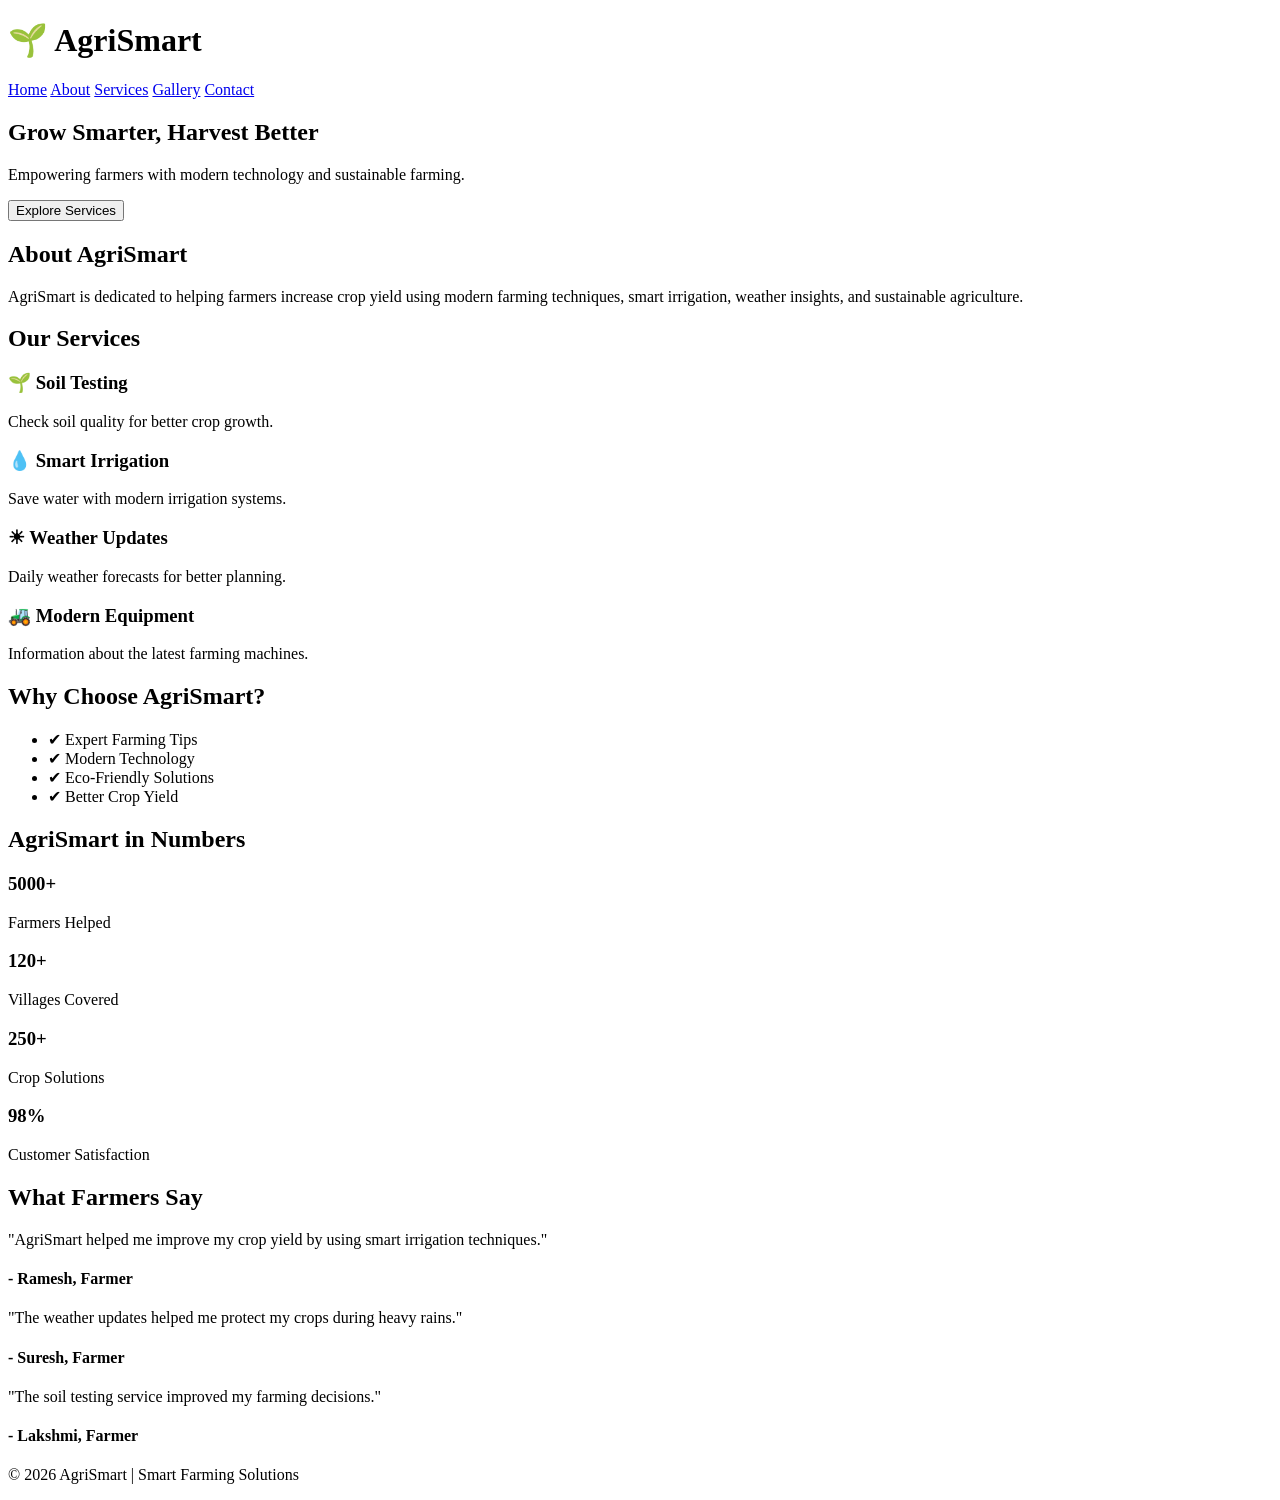
==== index.html @ 6f7a7261 "Add files via upload" ====
<!DOCTYPE html>
<html lang="en">
<head>
    <meta charset="UTF-8">
    <meta name="viewport" content="width=device-width, initial-scale=1.0">
    <title>AgriSmart - Smart Farming Solutions</title>

    <link rel="stylesheet" href="css/style.css">
</head>

<body>

<header>

<h1>🌱 AgriSmart</h1>

<nav>
<a href="index.html">Home</a>
<a href="about.html">About</a>
<a href="services.html">Services</a>
<a href="gallery.html">Gallery</a>
<a href="contact.html">Contact</a>
</nav>

</header>

<section class="hero">

<h2>Grow Smarter, Harvest Better</h2>

<p>
Empowering farmers with modern technology and sustainable farming.
</p>

<button>Explore Services</button>

</section>
<section class="about">

<h2>About AgriSmart</h2>

<p>
AgriSmart is dedicated to helping farmers increase crop yield using modern farming techniques, smart irrigation, weather insights, and sustainable agriculture.
</p>

</section>

<section class="services">

<h2>Our Services</h2>

<div class="card-container">

<div class="card">
<h3>🌱 Soil Testing</h3>
<p>Check soil quality for better crop growth.</p>
</div>

<div class="card">
<h3>💧 Smart Irrigation</h3>
<p>Save water with modern irrigation systems.</p>
</div>

<div class="card">
<h3>☀ Weather Updates</h3>
<p>Daily weather forecasts for better planning.</p>
</div>

<div class="card">
<h3>🚜 Modern Equipment</h3>
<p>Information about the latest farming machines.</p>
</div>

</div>

</section>

<section class="why">

<h2>Why Choose AgriSmart?</h2>

<ul>
<li>✔ Expert Farming Tips</li>
<li>✔ Modern Technology</li>
<li>✔ Eco-Friendly Solutions</li>
<li>✔ Better Crop Yield</li>
</ul>

</section>
</section>

<!-- Paste the Statistics Section HERE -->

<section class="stats">

<h2>AgriSmart in Numbers</h2>

<div class="stats-container">

<div class="stat-box">
<h3>5000+</h3>
<p>Farmers Helped</p>
</div>

<div class="stat-box">
<h3>120+</h3>
<p>Villages Covered</p>
</div>

<div class="stat-box">
<h3>250+</h3>
<p>Crop Solutions</p>
</div>

<div class="stat-box">
<h3>98%</h3>
<p>Customer Satisfaction</p>
</div>

</div>

</section>
<section class="testimonials">

<h2>What Farmers Say</h2>

<div class="testimonial-container">

<div class="testimonial">
<p>"AgriSmart helped me improve my crop yield by using smart irrigation techniques."</p>
<h4>- Ramesh, Farmer</h4>
</div>

<div class="testimonial">
<p>"The weather updates helped me protect my crops during heavy rains."</p>
<h4>- Suresh, Farmer</h4>
</div>

<div class="testimonial">
<p>"The soil testing service improved my farming decisions."</p>
<h4>- Lakshmi, Farmer</h4>
</div>

</div>

</section>
<footer>

<footer>

<p>
© 2026 AgriSmart | Smart Farming Solutions
</p>


</footer>

<script src="js/script.js"></script>

</body>
</html>
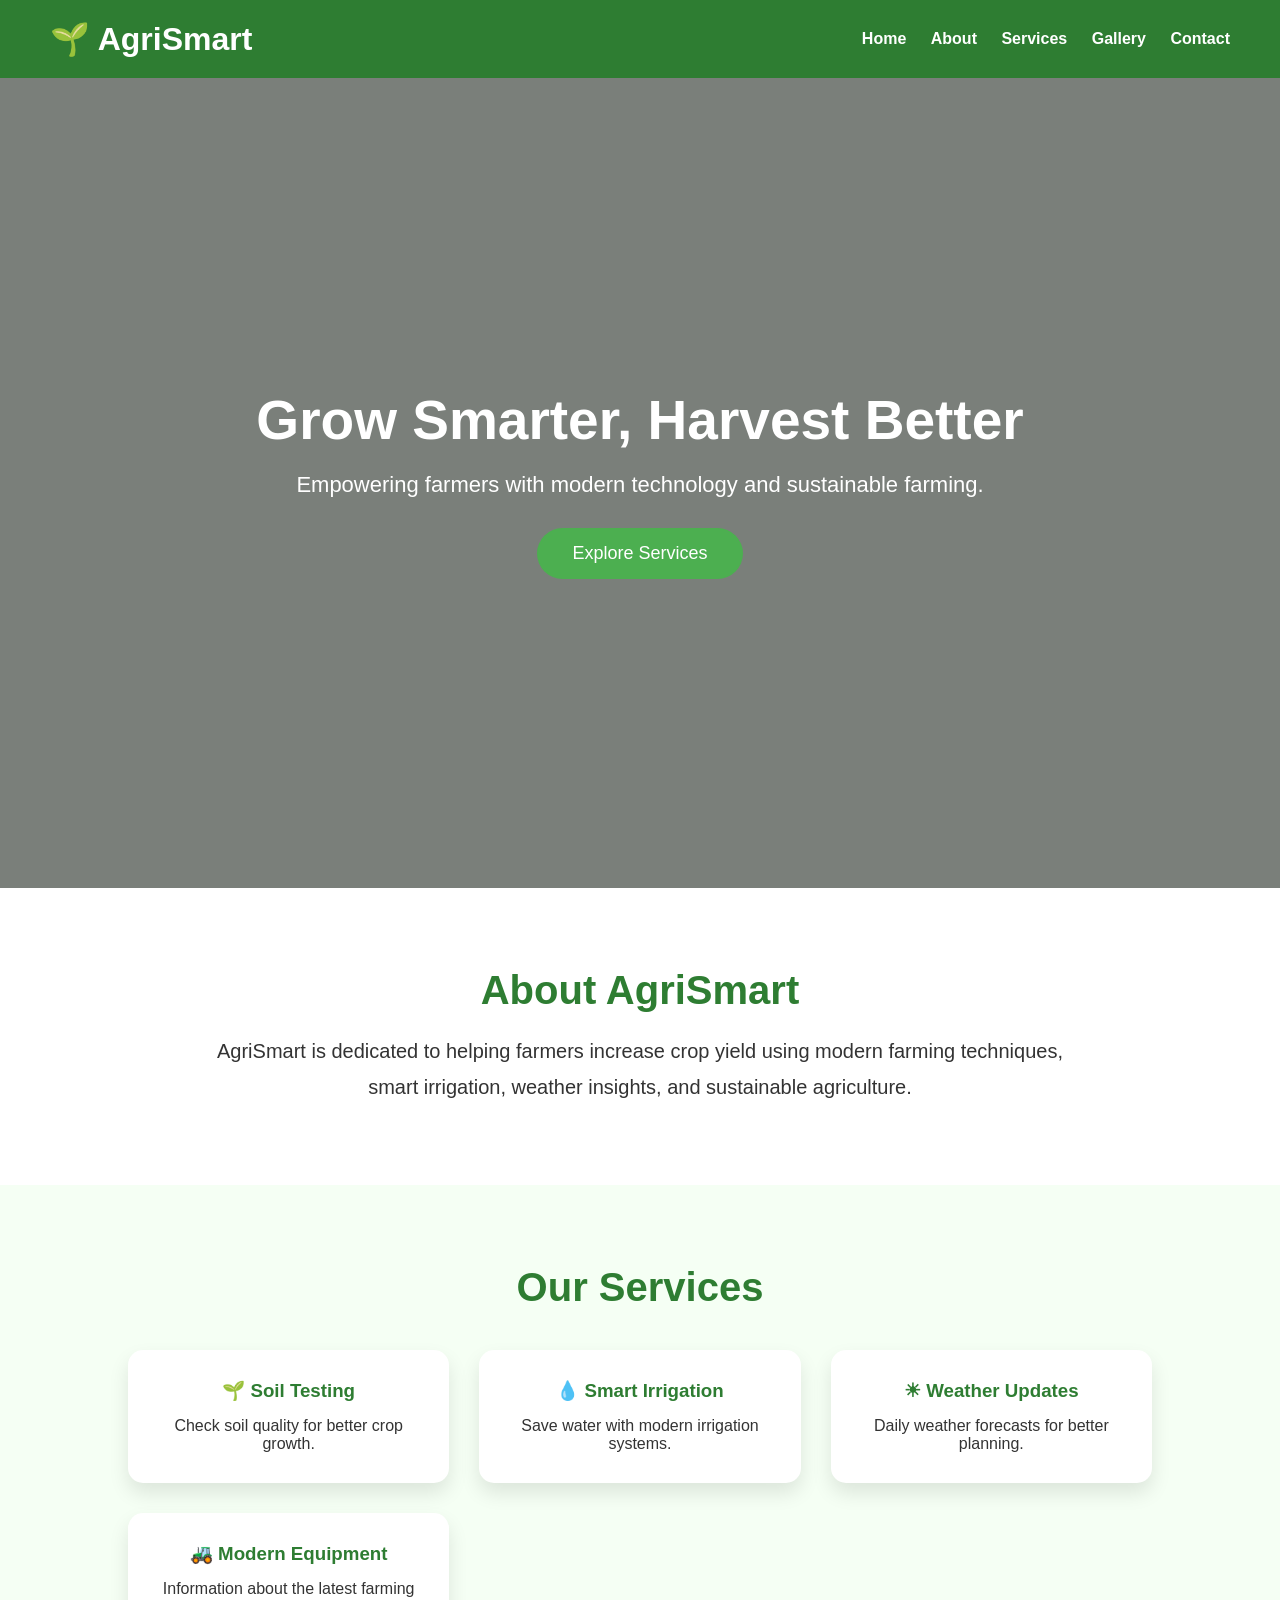
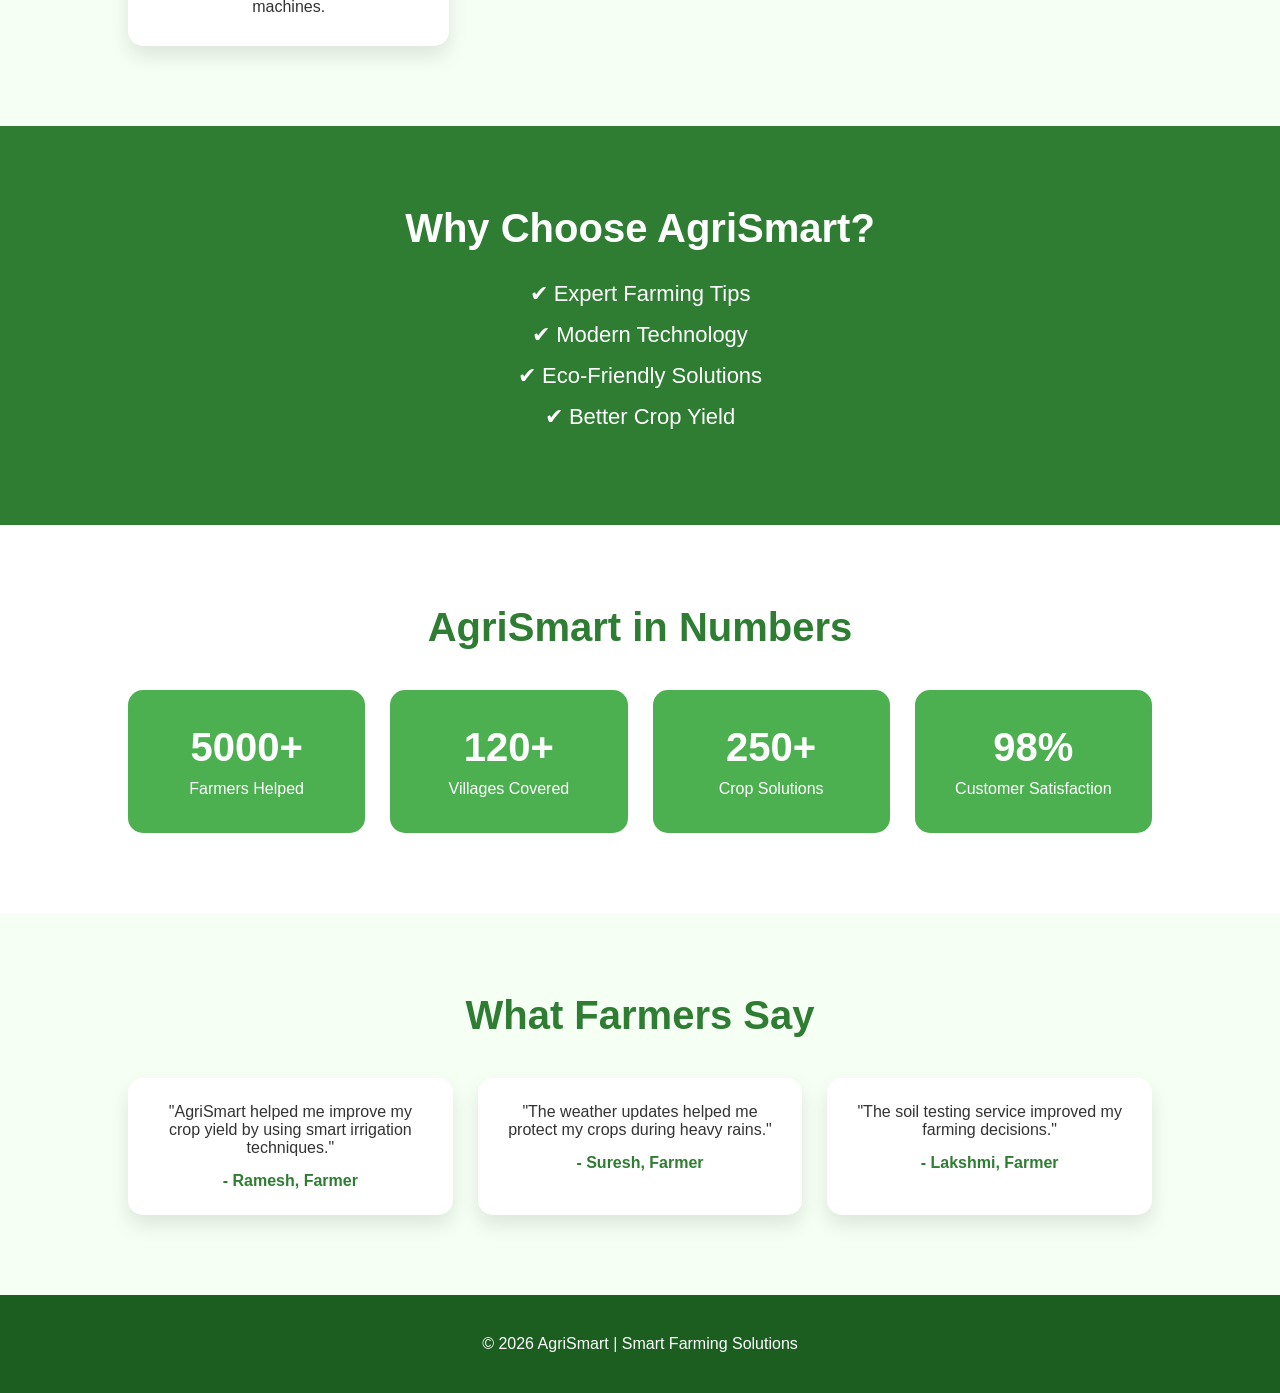
==== commit 20d8888d: "Add files via upload" ====
--- a/index.html
+++ b/index.html
@@ -5,7 +5,7 @@
     <meta name="viewport" content="width=device-width, initial-scale=1.0">
     <title>AgriSmart - Smart Farming Solutions</title>
 
-    <link rel="stylesheet" href="css/style.css">
+    <link rel="stylesheet" href="style.css">
 </head>
 
 <body>
--- a/style.css
+++ b/style.css
@@ -0,0 +1,406 @@
+*{
+    margin:0;
+    padding:0;
+    box-sizing:border-box;
+    font-family:Arial, sans-serif;
+}
+
+body{
+    background:#f5fff4;
+    color:#333;
+}
+
+header{
+    background:#2e7d32;
+    color:white;
+    display:flex;
+    justify-content:space-between;
+    align-items:center;
+    padding:20px 50px;
+}
+
+header h1{
+    font-size:32px;
+}
+
+nav a{
+    color:white;
+    text-decoration:none;
+    margin-left:20px;
+    font-weight:bold;
+}
+
+nav a:hover{
+    color:#ffd54f;
+}
+
+.hero{
+    height:90vh;
+    background:linear-gradient(rgba(0,0,0,.5),rgba(0,0,0,.5)),
+    url("https://images.unsplash.com/photo-1500937386664-56d1dfef3854?w=1600");
+    background-size:cover;
+    background-position:center;
+    display:flex;
+    flex-direction:column;
+    justify-content:center;
+    align-items:center;
+    text-align:center;
+    color:white;
+}
+
+.hero h2{
+    font-size:55px;
+    margin-bottom:20px;
+}
+
+.hero p{
+    font-size:22px;
+    margin-bottom:30px;
+}
+
+.hero button{
+    background:#4CAF50;
+    color:white;
+    padding:15px 35px;
+    border:none;
+    border-radius:30px;
+    font-size:18px;
+    cursor:pointer;
+}
+
+.hero button:hover{
+    background:#2e7d32;
+}
+/* About Section */
+.about{
+    padding:80px 10%;
+    text-align:center;
+    background:#ffffff;
+}
+
+.about h2{
+    color:#2e7d32;
+    font-size:40px;
+    margin-bottom:20px;
+}
+
+.about p{
+    font-size:20px;
+    line-height:1.8;
+    max-width:900px;
+    margin:auto;
+}
+
+/* Services Section */
+
+.services{
+    padding:80px 10%;
+    background:#f5fff4;
+    text-align:center;
+}
+
+.services h2{
+    color:#2e7d32;
+    font-size:40px;
+    margin-bottom:40px;
+}
+
+.card-container{
+    display:grid;
+    grid-template-columns:repeat(auto-fit,minmax(250px,1fr));
+    gap:30px;
+}
+
+.card{
+    background:white;
+    padding:30px;
+    border-radius:15px;
+    box-shadow:0 10px 20px rgba(0,0,0,.1);
+    transition:.4s;
+}
+
+.card:hover{
+    transform:translateY(-10px);
+}
+
+.card h3{
+    color:#2e7d32;
+    margin-bottom:15px;
+}
+
+/* Why Choose Us */
+
+.why{
+    background:#2e7d32;
+    color:white;
+    padding:80px 10%;
+    text-align:center;
+}
+
+.why h2{
+    font-size:40px;
+    margin-bottom:30px;
+}
+
+.why ul{
+    list-style:none;
+    font-size:22px;
+}
+
+.why li{
+    margin:15px 0;
+}
+
+/* Footer */
+
+footer{
+    background:#1b5e20;
+    color:white;
+    text-align:center;
+    padding:20px;
+}
+/* Statistics Section */
+
+.stats{
+    padding:80px 10%;
+    background:#ffffff;
+    text-align:center;
+}
+
+.stats h2{
+    color:#2e7d32;
+    margin-bottom:40px;
+    font-size:40px;
+}
+
+.stats-container{
+    display:grid;
+    grid-template-columns:repeat(auto-fit,minmax(220px,1fr));
+    gap:25px;
+}
+
+.stat-box{
+    background:#4CAF50;
+    color:white;
+    padding:35px;
+    border-radius:15px;
+    transition:.4s;
+}
+
+.stat-box:hover{
+    transform:scale(1.05);
+}
+
+.stat-box h3{
+    font-size:40px;
+    margin-bottom:10px;
+}
+/* Testimonials */
+
+.testimonials{
+    padding:80px 10%;
+    background:#f5fff4;
+    text-align:center;
+}
+
+.testimonials h2{
+    color:#2e7d32;
+    font-size:40px;
+    margin-bottom:40px;
+}
+
+.testimonial-container{
+    display:grid;
+    grid-template-columns:repeat(auto-fit,minmax(280px,1fr));
+    gap:25px;
+}
+
+.testimonial{
+    background:white;
+    padding:25px;
+    border-radius:15px;
+    box-shadow:0 10px 20px rgba(0,0,0,0.1);
+}
+
+.testimonial h4{
+    color:#2e7d32;
+    margin-top:15px;
+}
+/* About Page */
+
+.about-page{
+padding:80px 10%;
+text-align:center;
+background:white;
+}
+
+.about-page h1{
+font-size:45px;
+color:#2e7d32;
+margin-bottom:20px;
+}
+
+.about-page p{
+font-size:20px;
+max-width:900px;
+margin:auto;
+line-height:1.8;
+}
+
+.mission{
+display:grid;
+grid-template-columns:repeat(auto-fit,minmax(280px,1fr));
+gap:30px;
+padding:70px 10%;
+background:#f5fff4;
+}
+
+.box{
+background:white;
+padding:30px;
+border-radius:15px;
+box-shadow:0 10px 20px rgba(0,0,0,.1);
+}
+
+.team{
+padding:80px 10%;
+text-align:center;
+}
+
+.team h2{
+font-size:40px;
+color:#2e7d32;
+margin-bottom:40px;
+}
+
+.team-container{
+display:grid;
+grid-template-columns:repeat(auto-fit,minmax(250px,1fr));
+gap:25px;
+}
+
+.member{
+background:#2e7d32;
+color:white;
+padding:30px;
+border-radius:15px;
+}
+/* Services Page */
+
+.services-page{
+padding:80px 10%;
+text-align:center;
+background:#f5fff4;
+}
+
+.services-page h1{
+font-size:45px;
+color:#2e7d32;
+margin-bottom:40px;
+}
+
+.service-grid{
+display:grid;
+grid-template-columns:repeat(auto-fit,minmax(280px,1fr));
+gap:30px;
+}
+
+.service-box{
+background:white;
+padding:30px;
+border-radius:15px;
+box-shadow:0 10px 20px rgba(0,0,0,.1);
+transition:.4s;
+}
+
+.service-box:hover{
+transform:translateY(-10px);
+background:#2e7d32;
+color:white;
+}
+
+.service-box h2{
+margin-bottom:15px;
+}
+/* Gallery Page */
+
+.gallery-page{
+    padding:80px 10%;
+    text-align:center;
+    background:#f5fff4;
+}
+
+.gallery-page h1{
+    color:#2e7d32;
+    font-size:45px;
+    margin-bottom:40px;
+}
+
+.gallery-grid{
+    display:grid;
+    grid-template-columns:repeat(auto-fit,minmax(280px,1fr));
+    gap:20px;
+}
+
+.gallery-grid img{
+    width:100%;
+    height:250px;
+    object-fit:cover;
+    border-radius:15px;
+    box-shadow:0 10px 20px rgba(0,0,0,.15);
+    transition:.4s;
+}
+
+.gallery-grid img:hover{
+    transform:scale(1.05);
+}
+/* Contact Page */
+
+.contact-page{
+    padding:80px 10%;
+    background:#f5fff4;
+    text-align:center;
+}
+
+.contact-page h1{
+    color:#2e7d32;
+    font-size:42px;
+    margin-bottom:30px;
+}
+
+#contactForm{
+    max-width:600px;
+    margin:auto;
+    display:flex;
+    flex-direction:column;
+    gap:20px;
+}
+
+#contactForm input,
+#contactForm textarea{
+    padding:15px;
+    font-size:16px;
+    border:1px solid #ccc;
+    border-radius:10px;
+    outline:none;
+}
+
+#contactForm input:focus,
+#contactForm textarea:focus{
+    border:2px solid #4CAF50;
+}
+
+#contactForm button{
+    padding:15px;
+    background:#4CAF50;
+    color:white;
+    border:none;
+    border-radius:30px;
+    font-size:18px;
+    cursor:pointer;
+    transition:.3s;
+}
+
+#contactForm button:hover{
+    background:#2e7d32;
+}
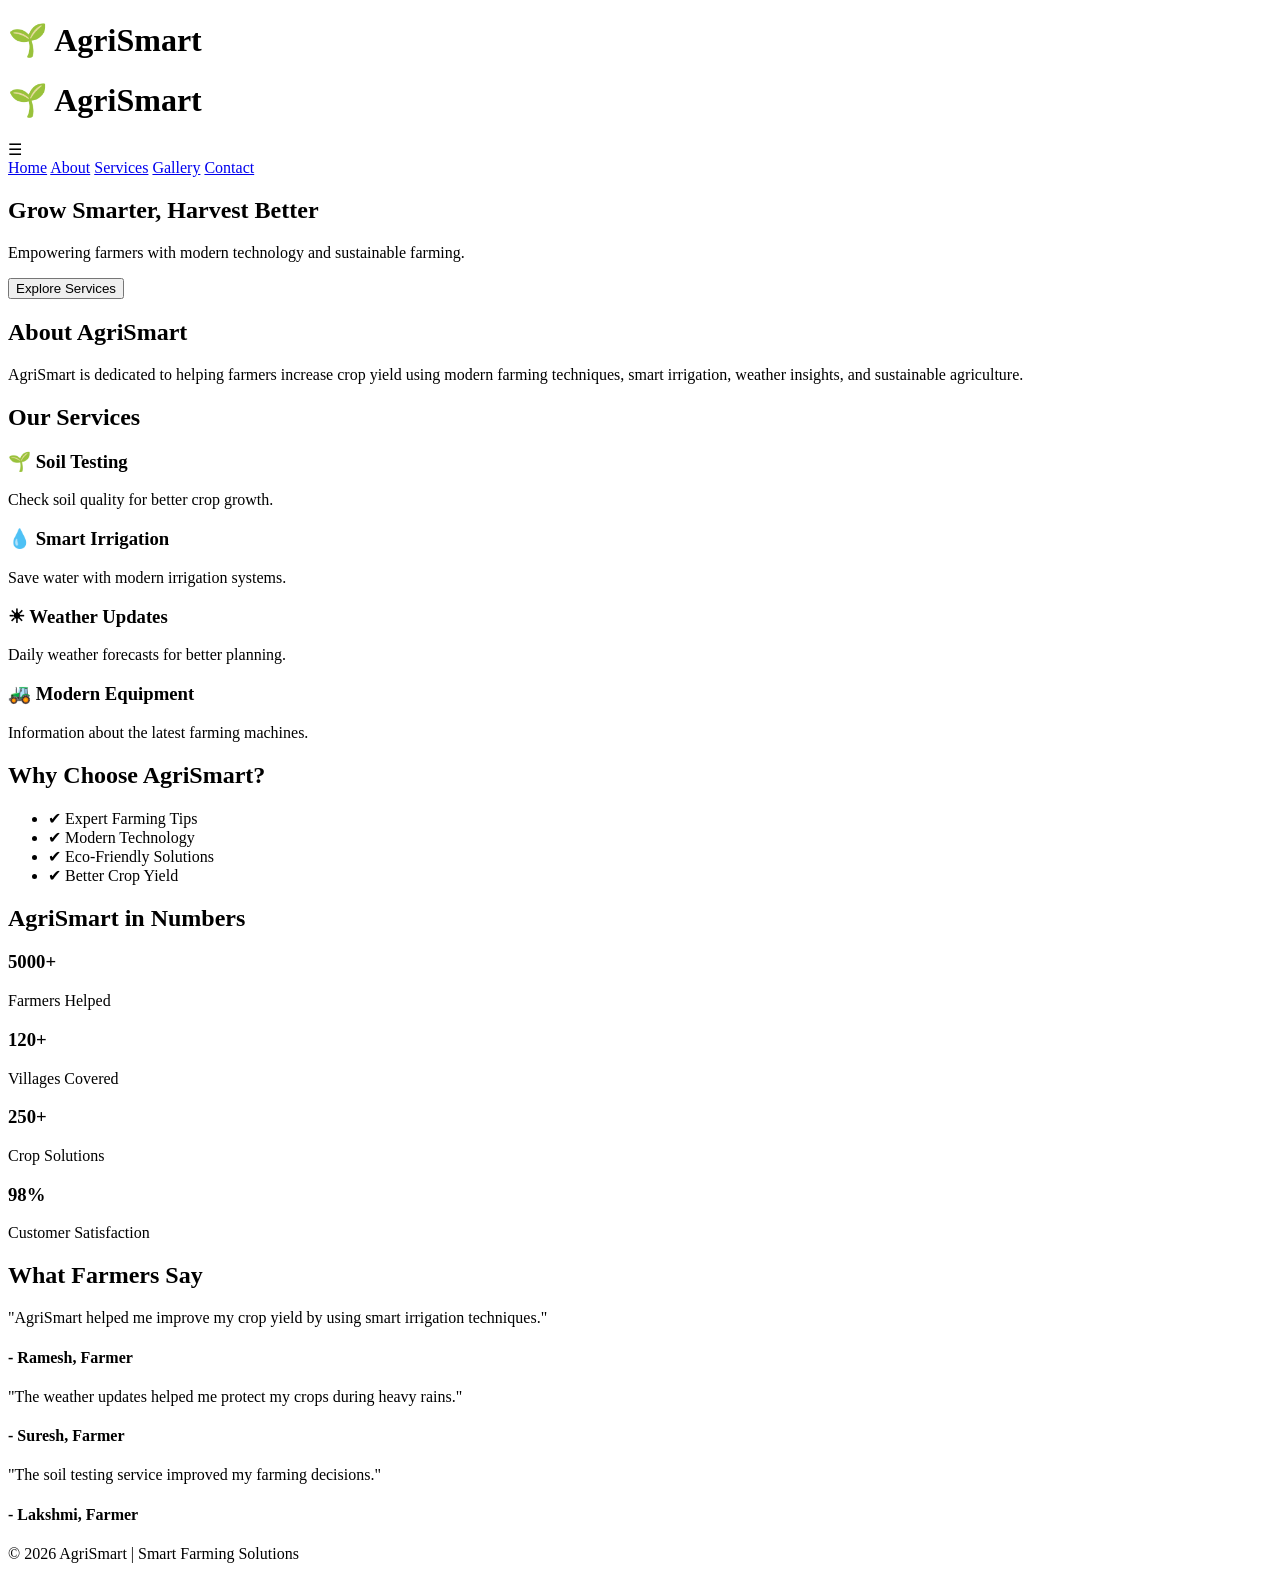
==== commit 96c98ca5: "Add files via upload" ====
--- a/index.html
+++ b/index.html
@@ -14,7 +14,13 @@
 
 <h1>🌱 AgriSmart</h1>
 
-<nav>
+<h1>🌱 AgriSmart</h1>
+
+<div class="menu-toggle" onclick="toggleMenu()">
+    ☰
+</div>
+
+<nav id="navMenu">
 <a href="index.html">Home</a>
 <a href="about.html">About</a>
 <a href="services.html">Services</a>
@@ -156,6 +162,6 @@
 </footer>
 
 <script src="js/script.js"></script>
-
+<script src="script.js"></script>
 </body>
 </html>
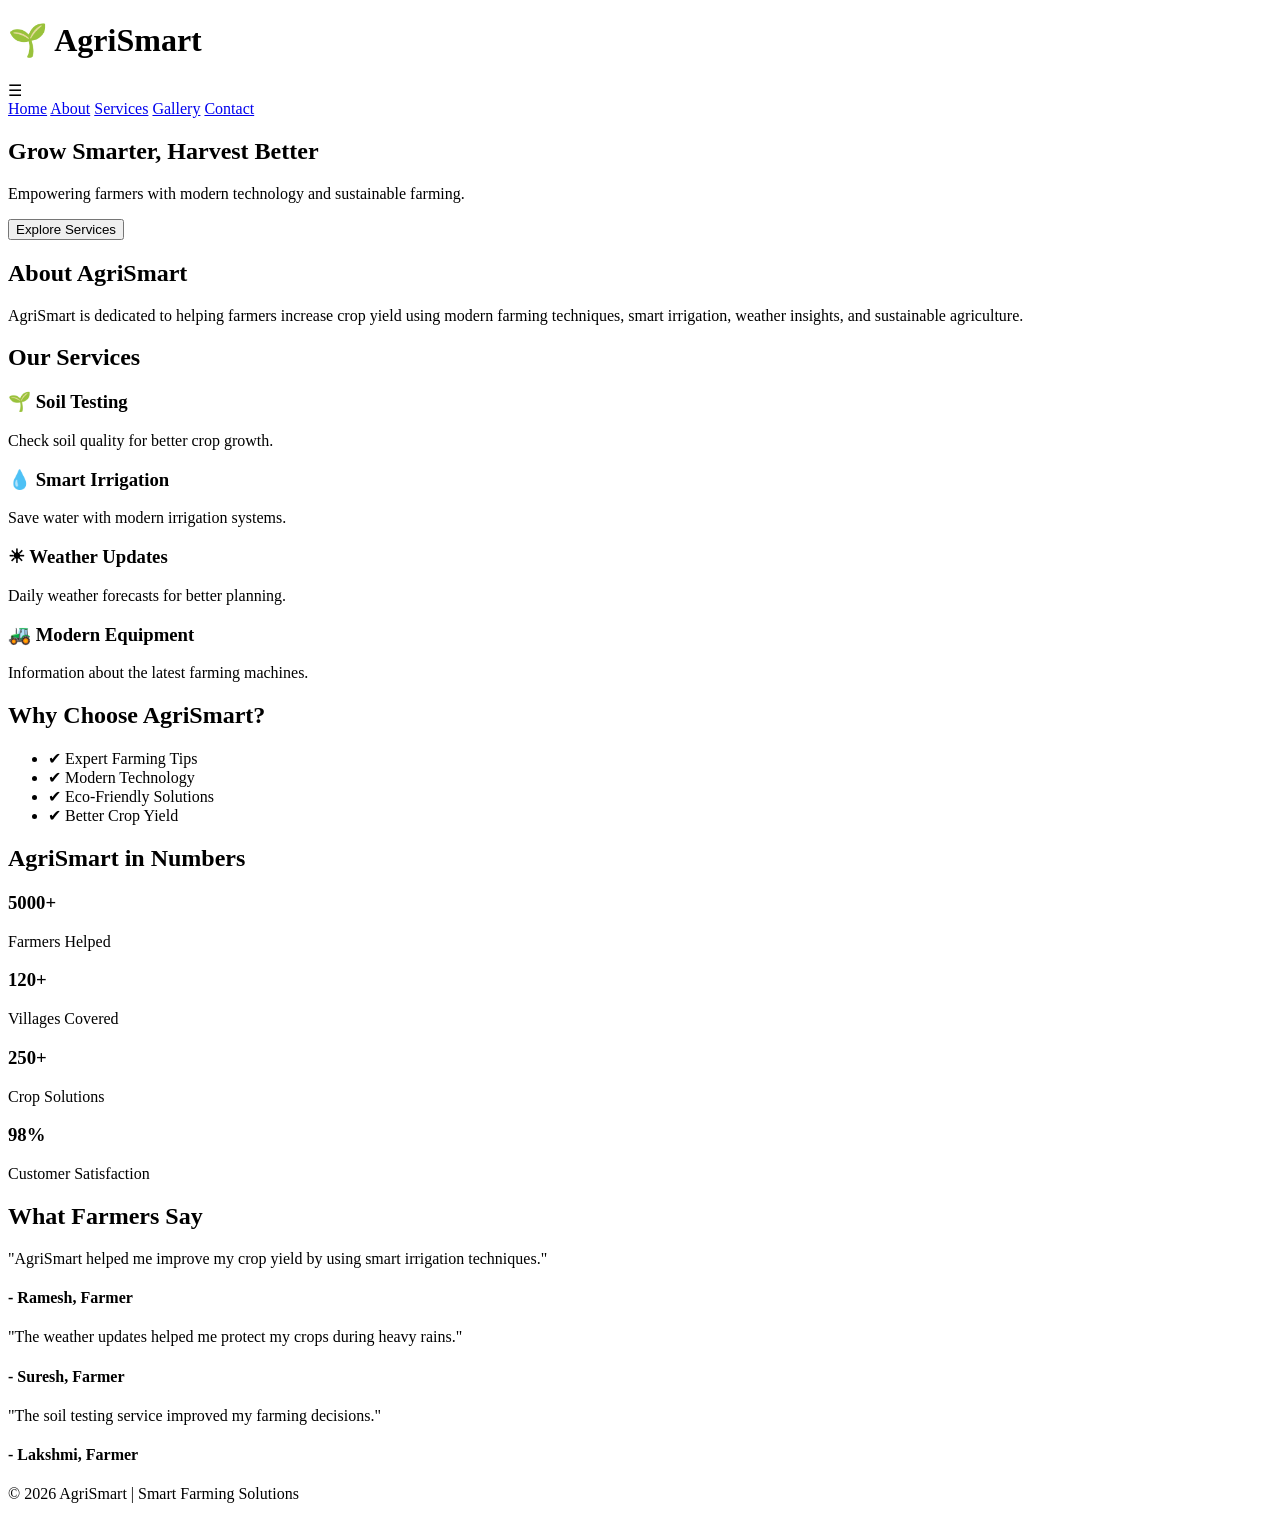
==== commit 601ee7ec: "Add files via upload" ====
--- a/index.html
+++ b/index.html
@@ -5,7 +5,7 @@
     <meta name="viewport" content="width=device-width, initial-scale=1.0">
     <title>AgriSmart - Smart Farming Solutions</title>
 
-    <link rel="stylesheet" href="style.css">
+    <link rel="stylesheet" href="css/style.css">
 </head>
 
 <body>
@@ -14,7 +14,6 @@
 
 <h1>🌱 AgriSmart</h1>
 
-<h1>🌱 AgriSmart</h1>
 
 <div class="menu-toggle" onclick="toggleMenu()">
     ☰
@@ -162,6 +161,6 @@
 </footer>
 
 <script src="js/script.js"></script>
-<script src="script.js"></script>
+<script src="js/script.js"></script>
 </body>
 </html>
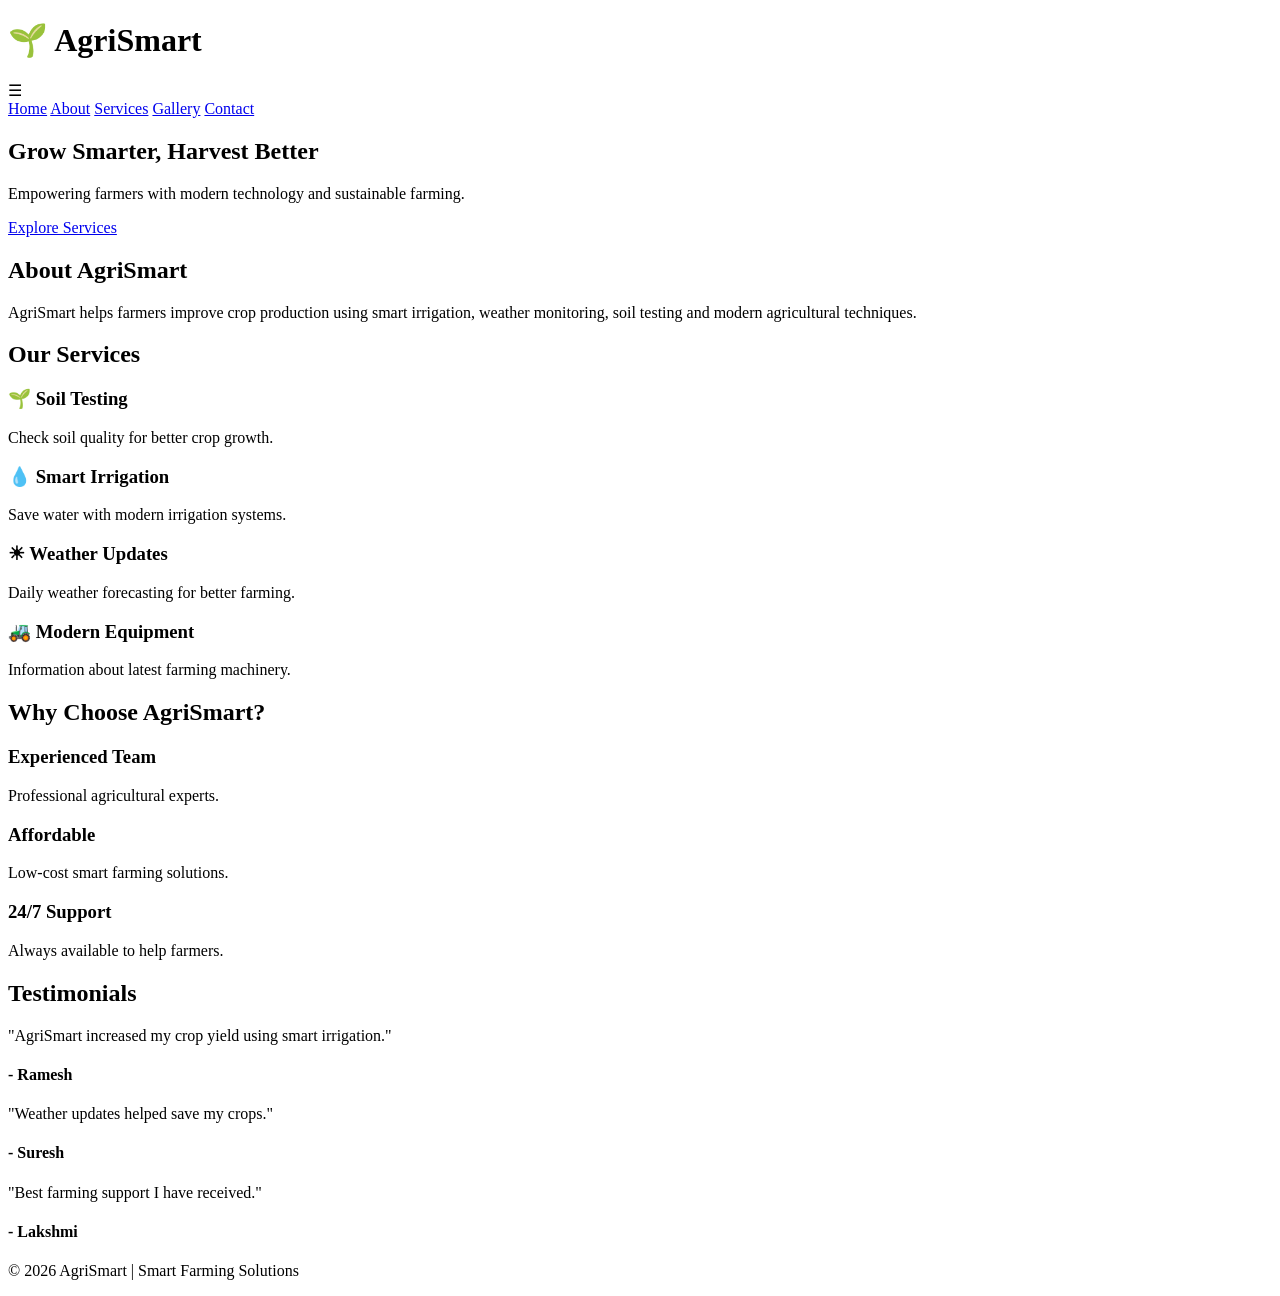
==== commit bd9825d1: "Add files via upload" ====
--- a/index.html
+++ b/index.html
@@ -12,155 +12,138 @@
 
 <header>
 
-<h1>🌱 AgriSmart</h1>
+    <h1>🌱 AgriSmart</h1>
 
+    <div class="menu-toggle" onclick="toggleMenu()">
+        ☰
+    </div>
 
-<div class="menu-toggle" onclick="toggleMenu()">
-    ☰
-</div>
-
-<nav id="navMenu">
-<a href="index.html">Home</a>
-<a href="about.html">About</a>
-<a href="services.html">Services</a>
-<a href="gallery.html">Gallery</a>
-<a href="contact.html">Contact</a>
-</nav>
+    <nav id="navMenu">
+        <a href="index.html">Home</a>
+        <a href="about.html">About</a>
+        <a href="services.html">Services</a>
+        <a href="gallery.html">Gallery</a>
+        <a href="contact.html">Contact</a>
+    </nav>
 
 </header>
 
 <section class="hero">
 
-<h2>Grow Smarter, Harvest Better</h2>
+    <div class="hero-content">
 
-<p>
-Empowering farmers with modern technology and sustainable farming.
-</p>
+        <h2>Grow Smarter, Harvest Better</h2>
 
-<button>Explore Services</button>
+        <p>
+            Empowering farmers with modern technology and sustainable farming.
+        </p>
+
+        <a href="services.html" class="hero-button">
+            Explore Services
+        </a>
+
+    </div>
 
 </section>
+
 <section class="about">
 
-<h2>About AgriSmart</h2>
+    <h2>About AgriSmart</h2>
 
-<p>
-AgriSmart is dedicated to helping farmers increase crop yield using modern farming techniques, smart irrigation, weather insights, and sustainable agriculture.
-</p>
+    <p>
+        AgriSmart helps farmers improve crop production using smart irrigation,
+        weather monitoring, soil testing and modern agricultural techniques.
+    </p>
 
 </section>
 
 <section class="services">
 
-<h2>Our Services</h2>
+    <h2>Our Services</h2>
 
-<div class="card-container">
+    <div class="card-container">
 
-<div class="card">
-<h3>🌱 Soil Testing</h3>
-<p>Check soil quality for better crop growth.</p>
+        <div class="card">
+            <h3>🌱 Soil Testing</h3>
+            <p>Check soil quality for better crop growth.</p>
+        </div>
+
+        <div class="card">
+            <h3>💧 Smart Irrigation</h3>
+            <p>Save water with modern irrigation systems.</p>
+        </div>
+
+        <div class="card">
+            <h3>☀ Weather Updates</h3>
+            <p>Daily weather forecasting for better farming.</p>
+        </div>
+
+        <div class="card">
+            <h3>🚜 Modern Equipment</h3>
+            <p>Information about latest farming machinery.</p>
+        </div>
+
+    </div>
+
+</section>
+
+<section class="why">
+
+    <h2>Why Choose AgriSmart?</h2>
+
+    <div class="card-container">
+
+        <div class="card">
+            <h3>Experienced Team</h3>
+            <p>Professional agricultural experts.</p>
+        </div>
+
+        <div class="card">
+            <h3>Affordable</h3>
+            <p>Low-cost smart farming solutions.</p>
+        </div>
+
+        <div class="card">
+            <h3>24/7 Support</h3>
+            <p>Always available to help farmers.</p>
+        </div>
+
+    </div>
+
+</section>
+
+<section class="testimonials">
+
+<h2>Testimonials</h2>
+
+<div class="testimonial-container">
+
+<div class="testimonial">
+<p>"AgriSmart increased my crop yield using smart irrigation."</p>
+<h4>- Ramesh</h4>
 </div>
 
-<div class="card">
-<h3>💧 Smart Irrigation</h3>
-<p>Save water with modern irrigation systems.</p>
+<div class="testimonial">
+<p>"Weather updates helped save my crops."</p>
+<h4>- Suresh</h4>
 </div>
 
-<div class="card">
-<h3>☀ Weather Updates</h3>
-<p>Daily weather forecasts for better planning.</p>
-</div>
-
-<div class="card">
-<h3>🚜 Modern Equipment</h3>
-<p>Information about the latest farming machines.</p>
+<div class="testimonial">
+<p>"Best farming support I have received."</p>
+<h4>- Lakshmi</h4>
 </div>
 
 </div>
 
 </section>
 
-<section class="why">
-
-<h2>Why Choose AgriSmart?</h2>
-
-<ul>
-<li>✔ Expert Farming Tips</li>
-<li>✔ Modern Technology</li>
-<li>✔ Eco-Friendly Solutions</li>
-<li>✔ Better Crop Yield</li>
-</ul>
-
-</section>
-</section>
-
-<!-- Paste the Statistics Section HERE -->
-
-<section class="stats">
-
-<h2>AgriSmart in Numbers</h2>
-
-<div class="stats-container">
-
-<div class="stat-box">
-<h3>5000+</h3>
-<p>Farmers Helped</p>
-</div>
-
-<div class="stat-box">
-<h3>120+</h3>
-<p>Villages Covered</p>
-</div>
-
-<div class="stat-box">
-<h3>250+</h3>
-<p>Crop Solutions</p>
-</div>
-
-<div class="stat-box">
-<h3>98%</h3>
-<p>Customer Satisfaction</p>
-</div>
-
-</div>
-
-</section>
-<section class="testimonials">
-
-<h2>What Farmers Say</h2>
-
-<div class="testimonial-container">
-
-<div class="testimonial">
-<p>"AgriSmart helped me improve my crop yield by using smart irrigation techniques."</p>
-<h4>- Ramesh, Farmer</h4>
-</div>
-
-<div class="testimonial">
-<p>"The weather updates helped me protect my crops during heavy rains."</p>
-<h4>- Suresh, Farmer</h4>
-</div>
-
-<div class="testimonial">
-<p>"The soil testing service improved my farming decisions."</p>
-<h4>- Lakshmi, Farmer</h4>
-</div>
-
-</div>
-
-</section>
 <footer>
 
-<footer>
-
-<p>
-© 2026 AgriSmart | Smart Farming Solutions
-</p>
-
+<p>© 2026 AgriSmart | Smart Farming Solutions</p>
 
 </footer>
 
 <script src="js/script.js"></script>
-<script src="js/script.js"></script>
+
 </body>
 </html>
